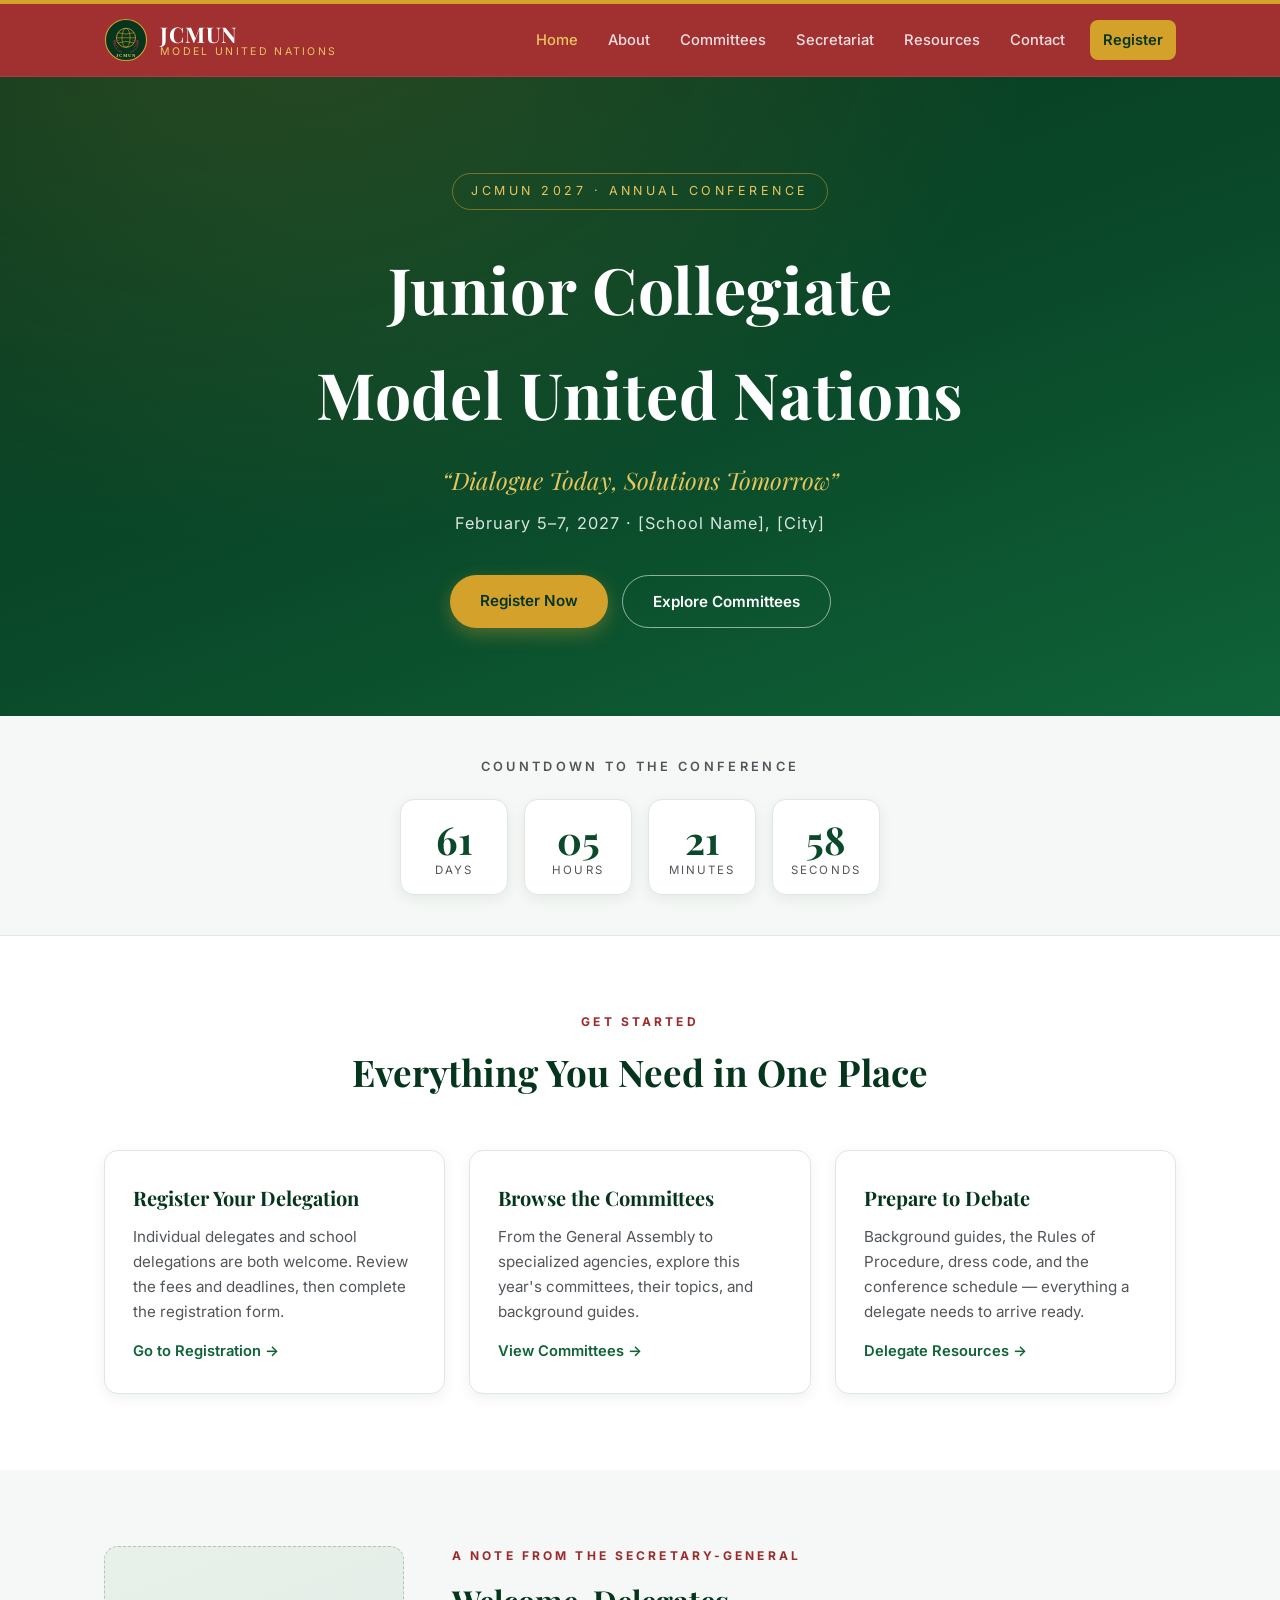
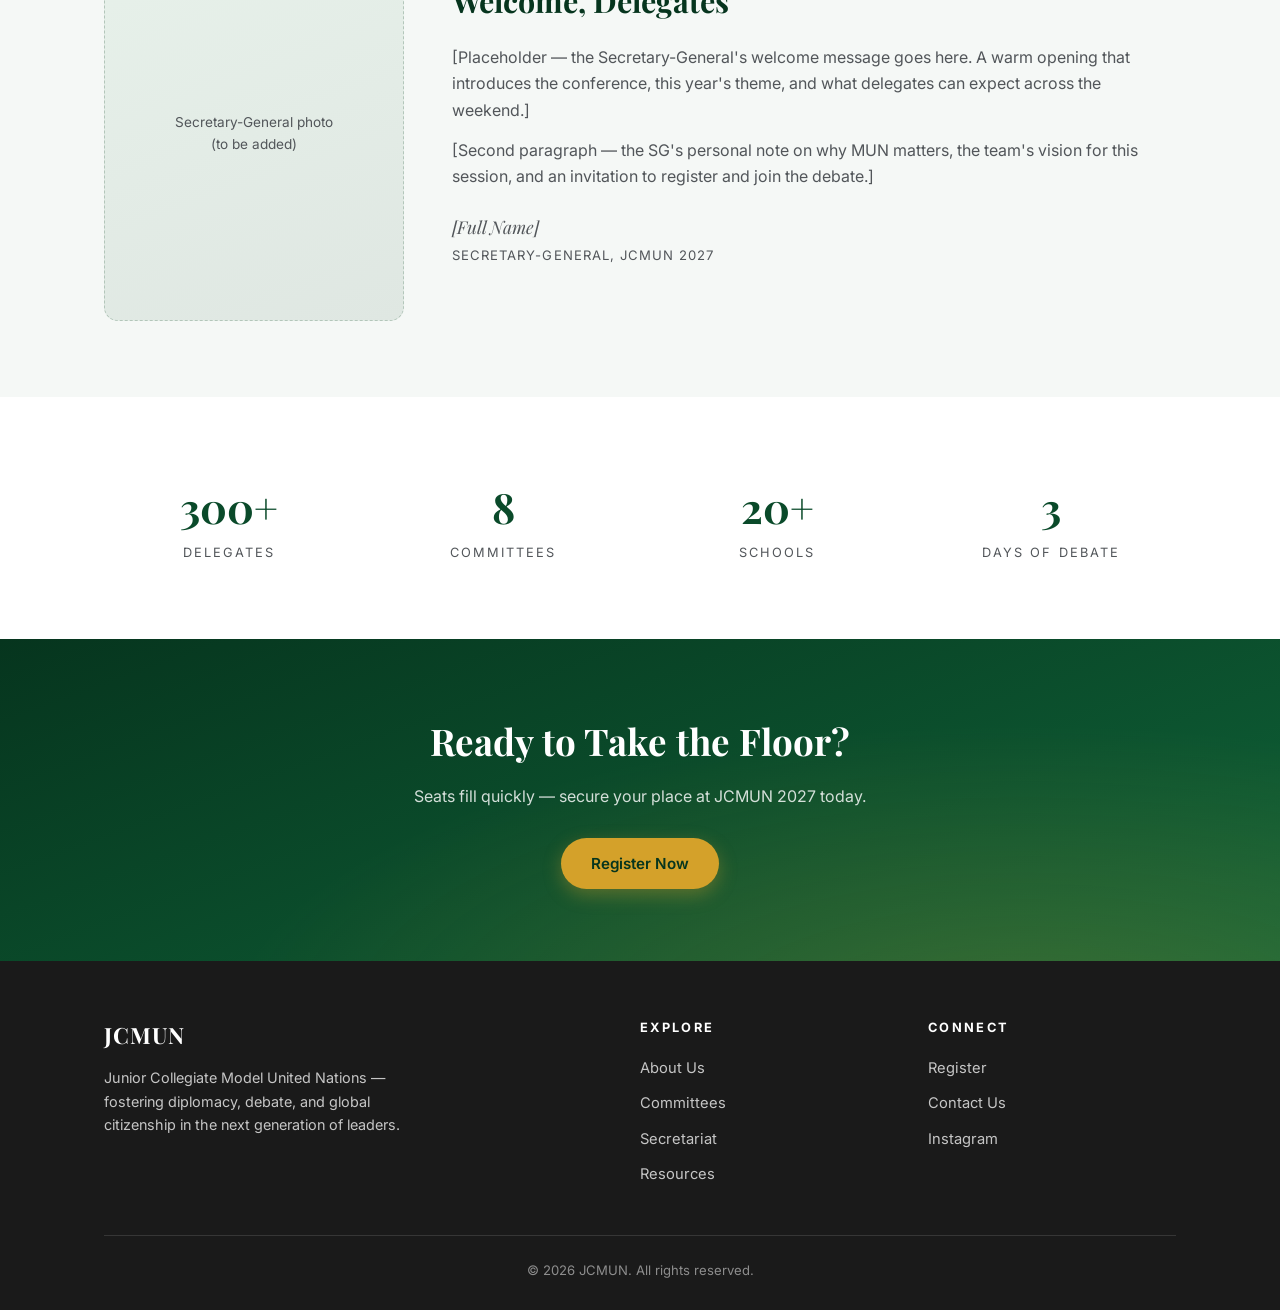
==== index.html @ 33a18cb7 "Initial JCMUN website" ====
<!DOCTYPE html>
<html lang="en">
<head>
  <meta charset="UTF-8">
  <meta name="viewport" content="width=device-width, initial-scale=1.0">
  <title>JCMUN — Junior Collegiate Model United Nations</title>
  <meta name="description" content="JCMUN brings together delegates for debate, diplomacy, and global problem-solving. Register now for this year's conference.">
  <link rel="icon" href="assets/logo.svg" type="image/svg+xml">
  <link rel="preconnect" href="https://fonts.googleapis.com">
  <link rel="preconnect" href="https://fonts.gstatic.com" crossorigin>
  <link href="https://fonts.googleapis.com/css2?family=Playfair+Display:ital,wght@0,600;0,700;1,500&family=Inter:wght@400;500;600;700&display=swap" rel="stylesheet">
  <link rel="stylesheet" href="css/styles.css">
</head>
<body>

  <header class="site-header">
    <div class="nav-wrap">
      <a href="index.html" class="brand">
        <img src="assets/logo.svg" alt="JCMUN logo">
        <span class="brand-text">
          <span class="brand-name">JCMUN</span>
          <span class="brand-sub">Model United Nations</span>
        </span>
      </a>
      <button class="nav-toggle" aria-label="Toggle navigation" aria-expanded="false">
        <span></span><span></span><span></span>
      </button>
      <nav class="site-nav">
        <a href="index.html" class="active">Home</a>
        <a href="about.html">About</a>
        <a href="committees.html">Committees</a>
        <a href="secretariat.html">Secretariat</a>
        <a href="resources.html">Resources</a>
        <a href="contact.html">Contact</a>
        <a href="registration.html" class="nav-cta">Register</a>
      </nav>
    </div>
  </header>

  <!-- ===== Hero ===== -->
  <section class="hero">
    <!-- EDIT: session number, theme, and dates -->
    <span class="kicker">JCMUN 2027 &middot; Annual Conference</span>
    <h1>Junior Collegiate<br>Model United Nations</h1>
    <p class="theme">&ldquo;Dialogue Today, Solutions Tomorrow&rdquo;</p>
    <p class="dates">February 5&ndash;7, 2027 &middot; [School Name], [City]</p>
    <div class="hero-actions">
      <a href="registration.html" class="btn btn-gold">Register Now</a>
      <a href="committees.html" class="btn btn-outline">Explore Committees</a>
    </div>
  </section>

  <!-- ===== Countdown ===== -->
  <section class="countdown-band">
    <h2>Countdown to the Conference</h2>
    <div class="countdown" id="countdown">
      <div class="count-unit"><div class="num" data-unit="days">--</div><div class="label">Days</div></div>
      <div class="count-unit"><div class="num" data-unit="hours">--</div><div class="label">Hours</div></div>
      <div class="count-unit"><div class="num" data-unit="minutes">--</div><div class="label">Minutes</div></div>
      <div class="count-unit"><div class="num" data-unit="seconds">--</div><div class="label">Seconds</div></div>
    </div>
  </section>

  <!-- ===== Quick links ===== -->
  <section class="section">
    <div class="container">
      <div class="section-head">
        <span class="eyebrow">Get Started</span>
        <h2>Everything You Need in One Place</h2>
      </div>
      <div class="card-grid">
        <div class="card">
          <h3>Register Your Delegation</h3>
          <p>Individual delegates and school delegations are both welcome. Review the fees and deadlines, then complete the registration form.</p>
          <a href="registration.html" class="card-link">Go to Registration &rarr;</a>
        </div>
        <div class="card">
          <h3>Browse the Committees</h3>
          <p>From the General Assembly to specialized agencies, explore this year's committees, their topics, and background guides.</p>
          <a href="committees.html" class="card-link">View Committees &rarr;</a>
        </div>
        <div class="card">
          <h3>Prepare to Debate</h3>
          <p>Background guides, the Rules of Procedure, dress code, and the conference schedule — everything a delegate needs to arrive ready.</p>
          <a href="resources.html" class="card-link">Delegate Resources &rarr;</a>
        </div>
      </div>
    </div>
  </section>

  <!-- ===== SG welcome ===== -->
  <section class="section alt">
    <div class="container">
      <div class="sg-welcome">
        <div class="sg-photo">
          <!-- EDIT: replace with the Secretary-General's photo:
               <img src="assets/team/sg.jpg" alt="Secretary-General"> -->
          Secretary-General photo<br>(to be added)
        </div>
        <div class="sg-text">
          <span class="eyebrow">A Note from the Secretary-General</span>
          <h2>Welcome, Delegates</h2>
          <!-- EDIT: replace with the real welcome letter -->
          <p>[Placeholder — the Secretary-General's welcome message goes here. A warm opening that introduces the conference, this year's theme, and what delegates can expect across the weekend.]</p>
          <p>[Second paragraph — the SG's personal note on why MUN matters, the team's vision for this session, and an invitation to register and join the debate.]</p>
          <p class="sg-sign">
            [Full Name]
            <small>Secretary-General, JCMUN 2027</small>
          </p>
        </div>
      </div>
    </div>
  </section>

  <!-- ===== Stats ===== -->
  <section class="section">
    <div class="container">
      <!-- EDIT: update numbers to reflect real conference figures -->
      <div class="stats-band">
        <div class="stat"><div class="num">300+</div><div class="label">Delegates</div></div>
        <div class="stat"><div class="num">8</div><div class="label">Committees</div></div>
        <div class="stat"><div class="num">20+</div><div class="label">Schools</div></div>
        <div class="stat"><div class="num">3</div><div class="label">Days of Debate</div></div>
      </div>
    </div>
  </section>

  <!-- ===== CTA ===== -->
  <section class="cta-band">
    <h2>Ready to Take the Floor?</h2>
    <p>Seats fill quickly — secure your place at JCMUN 2027 today.</p>
    <a href="registration.html" class="btn btn-gold">Register Now</a>
  </section>

  <footer class="site-footer">
    <div class="container">
      <div class="footer-grid">
        <div class="footer-brand">
          <span class="brand-name">JCMUN</span>
          <p>Junior Collegiate Model United Nations — fostering diplomacy, debate, and global citizenship in the next generation of leaders.</p>
        </div>
        <div>
          <h4>Explore</h4>
          <ul>
            <li><a href="about.html">About Us</a></li>
            <li><a href="committees.html">Committees</a></li>
            <li><a href="secretariat.html">Secretariat</a></li>
            <li><a href="resources.html">Resources</a></li>
          </ul>
        </div>
        <div>
          <h4>Connect</h4>
          <ul>
            <li><a href="registration.html">Register</a></li>
            <li><a href="contact.html">Contact Us</a></li>
            <!-- EDIT: real Instagram handle -->
            <li><a href="https://instagram.com/jcmun" target="_blank" rel="noopener">Instagram</a></li>
          </ul>
        </div>
      </div>
      <div class="footer-bottom">
        &copy; <span class="footer-year"></span> JCMUN. All rights reserved.
      </div>
    </div>
  </footer>

  <script src="js/main.js"></script>
</body>
</html>
---- css/styles.css ----
/* ============================================================
   JCMUN — Site Stylesheet
   ------------------------------------------------------------
   BRANDING: To re-theme the whole site, edit the variables
   below (colors + fonts). Everything else inherits from them.
   ============================================================ */

:root {
  /* Brand colors — Jumeirah College crest palette (green / red / gold / black) */
  --green-900: #06351e;
  --green-800: #0a4a2a;
  --green-700: #0f6338;
  --green-100: #e7f1ea;
  --gold: #d4a12a;
  --gold-light: #e8c55e;
  --red: #9e2a2b;
  --red-dark: #7c2022;
  --black: #1a1a1a;
  --ink: #1c1d1f;
  --ink-soft: #52565a;
  --paper: #ffffff;
  --paper-soft: #f5f8f6;
  --line: #dfe7e2;

  /* Typography */
  --font-display: "Playfair Display", Georgia, serif;
  --font-body: "Inter", -apple-system, BlinkMacSystemFont, "Segoe UI", sans-serif;

  --radius: 14px;
  --shadow: 0 10px 30px rgba(6, 53, 30, 0.10);
  --shadow-soft: 0 4px 14px rgba(6, 53, 30, 0.07);
  --maxw: 1120px;
}

* { margin: 0; padding: 0; box-sizing: border-box; }

html { scroll-behavior: smooth; }

body {
  font-family: var(--font-body);
  color: var(--ink);
  background: var(--paper);
  line-height: 1.65;
  -webkit-font-smoothing: antialiased;
}

img { max-width: 100%; display: block; }

a { color: var(--green-700); }

.container {
  max-width: var(--maxw);
  margin: 0 auto;
  padding: 0 24px;
}

/* ---------- Header / Nav ---------- */

.site-header {
  position: sticky;
  top: 0;
  z-index: 100;
  background: rgba(158, 42, 43, 0.97);
  backdrop-filter: blur(8px);
  border-top: 4px solid var(--gold);
  border-bottom: 1px solid rgba(255, 255, 255, 0.08);
}

.nav-wrap {
  max-width: var(--maxw);
  margin: 0 auto;
  padding: 0 24px;
  display: flex;
  align-items: center;
  justify-content: space-between;
  height: 72px;
}

.brand {
  display: flex;
  align-items: center;
  gap: 12px;
  text-decoration: none;
}

.brand img { height: 44px; width: 44px; }

.brand-text {
  display: flex;
  flex-direction: column;
  line-height: 1.15;
}

.brand-name {
  font-family: var(--font-display);
  font-weight: 700;
  font-size: 1.35rem;
  color: #fff;
  letter-spacing: 0.04em;
}

.brand-sub {
  font-size: 0.66rem;
  text-transform: uppercase;
  letter-spacing: 0.22em;
  color: var(--gold-light);
  white-space: nowrap;
}

.site-nav { display: flex; align-items: center; gap: 4px; }

.site-nav a {
  color: rgba(255, 255, 255, 0.85);
  text-decoration: none;
  font-size: 0.92rem;
  font-weight: 500;
  padding: 8px 13px;
  border-radius: 8px;
  transition: color 0.2s, background 0.2s;
}

.site-nav a:hover { color: #fff; background: rgba(255, 255, 255, 0.08); }

.site-nav a.active { color: var(--gold-light); }

.site-nav a.nav-cta {
  background: var(--gold);
  color: var(--green-900);
  font-weight: 600;
  margin-left: 8px;
}

.site-nav a.nav-cta:hover { background: var(--gold-light); }

.nav-toggle {
  display: none;
  background: none;
  border: 0;
  cursor: pointer;
  padding: 8px;
}

.nav-toggle span {
  display: block;
  width: 24px;
  height: 2px;
  background: #fff;
  margin: 5px 0;
  border-radius: 2px;
  transition: transform 0.25s, opacity 0.25s;
}

.nav-toggle.open span:nth-child(1) { transform: translateY(7px) rotate(45deg); }
.nav-toggle.open span:nth-child(2) { opacity: 0; }
.nav-toggle.open span:nth-child(3) { transform: translateY(-7px) rotate(-45deg); }

/* ---------- Hero (home) ---------- */

.hero {
  background:
    radial-gradient(ellipse at 20% -20%, rgba(212, 161, 42, 0.18), transparent 55%),
    linear-gradient(160deg, var(--green-900) 0%, var(--green-800) 55%, var(--green-700) 100%);
  color: #fff;
  text-align: center;
  padding: 96px 24px 88px;
}

.hero .kicker {
  display: inline-block;
  font-size: 0.78rem;
  text-transform: uppercase;
  letter-spacing: 0.28em;
  color: var(--gold-light);
  border: 1px solid rgba(212, 161, 42, 0.5);
  border-radius: 999px;
  padding: 7px 18px;
  margin-bottom: 26px;
}

.hero h1 {
  font-family: var(--font-display);
  font-size: clamp(2.4rem, 6vw, 4rem);
  font-weight: 700;
  letter-spacing: 0.01em;
  margin-bottom: 14px;
}

.hero .theme {
  font-family: var(--font-display);
  font-style: italic;
  font-size: clamp(1.15rem, 2.6vw, 1.5rem);
  color: var(--gold-light);
  margin-bottom: 10px;
}

.hero .dates {
  font-size: 1.02rem;
  color: rgba(255, 255, 255, 0.85);
  letter-spacing: 0.06em;
  margin-bottom: 38px;
}

.hero-actions { display: flex; gap: 14px; justify-content: center; flex-wrap: wrap; }

/* ---------- Buttons ---------- */

.btn {
  display: inline-block;
  padding: 13px 30px;
  border-radius: 999px;
  font-weight: 600;
  font-size: 0.95rem;
  text-decoration: none;
  transition: transform 0.15s, box-shadow 0.15s, background 0.2s;
}

.btn:hover { transform: translateY(-2px); }

.btn-gold {
  background: var(--gold);
  color: var(--green-900);
  box-shadow: 0 6px 18px rgba(212, 161, 42, 0.35);
}

.btn-gold:hover { background: var(--gold-light); }

.btn-outline {
  border: 1.5px solid rgba(255, 255, 255, 0.55);
  color: #fff;
}

.btn-outline:hover { border-color: #fff; background: rgba(255, 255, 255, 0.08); }

.btn-dark {
  background: var(--green-800);
  color: #fff;
}

.btn-dark:hover { background: var(--green-700); }

/* ---------- Countdown ---------- */

.countdown-band {
  background: var(--paper-soft);
  border-bottom: 1px solid var(--line);
  padding: 40px 24px;
}

.countdown-band h2 {
  text-align: center;
  font-size: 0.8rem;
  text-transform: uppercase;
  letter-spacing: 0.26em;
  color: var(--ink-soft);
  font-weight: 600;
  margin-bottom: 22px;
}

.countdown {
  display: flex;
  justify-content: center;
  gap: 16px;
  flex-wrap: wrap;
}

.count-unit {
  background: #fff;
  border: 1px solid var(--line);
  border-radius: var(--radius);
  box-shadow: var(--shadow-soft);
  min-width: 108px;
  padding: 18px 10px 14px;
  text-align: center;
}

.count-unit .num {
  font-family: var(--font-display);
  font-size: 2.4rem;
  font-weight: 700;
  color: var(--green-800);
  line-height: 1.1;
}

.count-unit .label {
  font-size: 0.72rem;
  text-transform: uppercase;
  letter-spacing: 0.18em;
  color: var(--ink-soft);
}

/* ---------- Sections ---------- */

.section { padding: 76px 0; }

.section.alt { background: var(--paper-soft); }

.section-head { text-align: center; max-width: 640px; margin: 0 auto 48px; }

.section-head .eyebrow,
.eyebrow {
  display: block;
  font-size: 0.75rem;
  text-transform: uppercase;
  letter-spacing: 0.26em;
  color: var(--red);
  font-weight: 700;
  margin-bottom: 10px;
}
.section-head h2, .section h2.title {
  font-family: var(--font-display);
  font-size: clamp(1.7rem, 4vw, 2.3rem);
  color: var(--green-900);
  font-weight: 700;
}

.section-head p { color: var(--ink-soft); margin-top: 12px; }

/* ---------- Cards / grids ---------- */

.card-grid {
  display: grid;
  grid-template-columns: repeat(auto-fit, minmax(280px, 1fr));
  gap: 24px;
}

.card {
  background: #fff;
  border: 1px solid var(--line);
  border-radius: var(--radius);
  box-shadow: var(--shadow-soft);
  padding: 30px 28px;
}

.card h3 {
  font-family: var(--font-display);
  font-size: 1.25rem;
  color: var(--green-900);
  margin-bottom: 10px;
}

.card p { color: var(--ink-soft); font-size: 0.95rem; }

.card .card-link {
  display: inline-block;
  margin-top: 14px;
  font-weight: 600;
  font-size: 0.92rem;
  color: var(--green-700);
  text-decoration: none;
}

.card .card-link:hover { color: var(--red); }

/* ---------- SG welcome ---------- */

.sg-welcome {
  display: grid;
  grid-template-columns: 300px 1fr;
  gap: 48px;
  align-items: start;
}

.sg-photo {
  background: linear-gradient(160deg, var(--green-100), var(--line));
  border-radius: var(--radius);
  aspect-ratio: 4 / 5;
  display: flex;
  align-items: center;
  justify-content: center;
  color: var(--ink-soft);
  font-size: 0.85rem;
  text-align: center;
  padding: 20px;
  border: 1px dashed #b3c6ba;
}

.sg-text h2 {
  font-family: var(--font-display);
  font-size: 1.9rem;
  color: var(--green-900);
  margin-bottom: 18px;
}

.sg-text p { color: var(--ink-soft); margin-bottom: 14px; }

.sg-sign {
  margin-top: 22px;
  font-family: var(--font-display);
  font-style: italic;
  font-size: 1.1rem;
  color: var(--green-800);
}

.sg-sign small {
  display: block;
  font-family: var(--font-body);
  font-style: normal;
  font-size: 0.82rem;
  color: var(--ink-soft);
  letter-spacing: 0.08em;
  text-transform: uppercase;
  margin-top: 4px;
}

/* ---------- Committees ---------- */

.committee-filters {
  display: flex;
  justify-content: center;
  gap: 10px;
  flex-wrap: wrap;
  margin-bottom: 36px;
}

.filter-btn {
  border: 1px solid var(--line);
  background: #fff;
  color: var(--ink-soft);
  font-family: var(--font-body);
  font-size: 0.87rem;
  font-weight: 600;
  padding: 9px 20px;
  border-radius: 999px;
  cursor: pointer;
  transition: all 0.2s;
}

.filter-btn:hover { border-color: var(--gold); color: var(--green-800); }

.filter-btn.active {
  background: var(--green-800);
  border-color: var(--green-800);
  color: #fff;
}

.committee-card {
  background: #fff;
  border: 1px solid var(--line);
  border-radius: var(--radius);
  box-shadow: var(--shadow-soft);
  overflow: hidden;
}

.committee-card summary {
  list-style: none;
  cursor: pointer;
  padding: 26px 28px;
  display: flex;
  align-items: center;
  justify-content: space-between;
  gap: 18px;
}

.committee-card summary::-webkit-details-marker { display: none; }

.committee-title h3 {
  font-family: var(--font-display);
  font-size: 1.2rem;
  color: var(--green-900);
}

.committee-title .topic {
  font-size: 0.92rem;
  color: var(--ink-soft);
  margin-top: 3px;
}

.committee-meta { display: flex; align-items: center; gap: 14px; flex-shrink: 0; }

.badge {
  font-size: 0.7rem;
  font-weight: 700;
  text-transform: uppercase;
  letter-spacing: 0.12em;
  padding: 5px 12px;
  border-radius: 999px;
  white-space: nowrap;
}

.badge-ga { background: var(--green-100); color: var(--green-700); }
.badge-spec { background: #f3ead3; color: #8a6d23; }
.badge-crisis { background: #f5e6e8; color: var(--red); }

.chevron {
  width: 22px;
  height: 22px;
  flex-shrink: 0;
  transition: transform 0.25s;
  color: var(--ink-soft);
}

details[open] .chevron { transform: rotate(180deg); }

.committee-body {
  padding: 0 28px 26px;
  border-top: 1px solid var(--line);
}

.committee-body p { color: var(--ink-soft); font-size: 0.95rem; padding-top: 18px; }

.committee-body .guide-link {
  display: inline-flex;
  align-items: center;
  gap: 8px;
  margin-top: 16px;
  font-size: 0.9rem;
  font-weight: 600;
  color: var(--green-700);
  text-decoration: none;
}

.committee-body .guide-link.disabled {
  color: #9cab9f;
  pointer-events: none;
}

.committee-list { display: grid; gap: 16px; }

/* ---------- Secretariat ---------- */

.team-section { margin-bottom: 56px; }

.team-section > h3 {
  font-family: var(--font-display);
  font-size: 1.4rem;
  color: var(--green-900);
  text-align: center;
  margin-bottom: 28px;
}

.team-grid {
  display: grid;
  grid-template-columns: repeat(auto-fit, minmax(220px, 1fr));
  gap: 26px;
  justify-content: center;
}

.team-grid.narrow { max-width: 760px; margin: 0 auto; }

.person-card { text-align: center; }

.person-photo {
  aspect-ratio: 1 / 1;
  border-radius: var(--radius);
  background: linear-gradient(160deg, var(--green-100), var(--line));
  border: 1px dashed #b3c6ba;
  display: flex;
  align-items: center;
  justify-content: center;
  color: var(--ink-soft);
  font-size: 0.8rem;
  margin-bottom: 14px;
  overflow: hidden;
}

.person-photo img { width: 100%; height: 100%; object-fit: cover; }

.person-card h4 {
  font-family: var(--font-display);
  font-size: 1.08rem;
  color: var(--green-900);
}

.person-card .role {
  font-size: 0.78rem;
  text-transform: uppercase;
  letter-spacing: 0.14em;
  color: var(--red);
  font-weight: 700;
  margin-top: 3px;
}

/* ---------- Registration ---------- */

.fee-table {
  width: 100%;
  border-collapse: collapse;
  background: #fff;
  border-radius: var(--radius);
  overflow: hidden;
  box-shadow: var(--shadow-soft);
  border: 1px solid var(--line);
}

.fee-table th, .fee-table td {
  padding: 16px 20px;
  text-align: left;
  border-bottom: 1px solid var(--line);
  font-size: 0.95rem;
}

.fee-table th {
  background: var(--green-800);
  color: #fff;
  font-weight: 600;
  letter-spacing: 0.04em;
}

.fee-table tr:last-child td { border-bottom: 0; }

.fee-table td:last-child { font-weight: 600; color: var(--green-800); }

.deadline-list { display: grid; gap: 14px; }

.deadline-item {
  display: flex;
  align-items: center;
  gap: 18px;
  background: #fff;
  border: 1px solid var(--line);
  border-radius: var(--radius);
  padding: 18px 22px;
  box-shadow: var(--shadow-soft);
}

.deadline-date {
  font-family: var(--font-display);
  font-weight: 700;
  color: var(--red);
  font-size: 1.05rem;
  min-width: 130px;
}

.deadline-item p { color: var(--ink-soft); font-size: 0.95rem; }

/* ---------- Resources ---------- */

.resource-card {
  display: flex;
  align-items: flex-start;
  gap: 18px;
}

.resource-icon {
  flex-shrink: 0;
  width: 48px;
  height: 48px;
  border-radius: 12px;
  background: var(--green-100);
  color: var(--green-700);
  display: flex;
  align-items: center;
  justify-content: center;
}

.coming-soon {
  display: inline-block;
  font-size: 0.7rem;
  font-weight: 700;
  text-transform: uppercase;
  letter-spacing: 0.12em;
  background: #f3ead3;
  color: #8a6d23;
  padding: 4px 10px;
  border-radius: 999px;
  margin-top: 12px;
}

/* ---------- Contact ---------- */

.contact-grid {
  display: grid;
  grid-template-columns: 1fr 1fr;
  gap: 48px;
  align-items: start;
}

.contact-form { display: grid; gap: 16px; }

.contact-form label {
  font-size: 0.85rem;
  font-weight: 600;
  color: var(--green-800);
  display: block;
  margin-bottom: 6px;
}

.contact-form input,
.contact-form textarea {
  width: 100%;
  padding: 13px 16px;
  border: 1px solid var(--line);
  border-radius: 10px;
  font-family: var(--font-body);
  font-size: 0.95rem;
  background: #fff;
  transition: border-color 0.2s, box-shadow 0.2s;
}

.contact-form input:focus,
.contact-form textarea:focus {
  outline: none;
  border-color: var(--gold);
  box-shadow: 0 0 0 3px rgba(212, 161, 42, 0.18);
}

.contact-form textarea { resize: vertical; min-height: 140px; }

.contact-info h3 {
  font-family: var(--font-display);
  font-size: 1.25rem;
  color: var(--green-900);
  margin-bottom: 8px;
}

.contact-info .info-block { margin-bottom: 28px; }

.contact-info p, .contact-info a { color: var(--ink-soft); font-size: 0.95rem; }

.social-links { display: flex; gap: 12px; margin-top: 10px; }

.social-links a {
  width: 44px;
  height: 44px;
  border-radius: 12px;
  background: var(--green-800);
  color: #fff;
  display: flex;
  align-items: center;
  justify-content: center;
  transition: background 0.2s, transform 0.15s;
}

.social-links a:hover { background: var(--gold); transform: translateY(-2px); }

/* ---------- Page hero (inner pages) ---------- */

.page-hero {
  background: linear-gradient(160deg, var(--green-900) 0%, var(--green-700) 100%);
  color: #fff;
  text-align: center;
  padding: 64px 24px;
}

.page-hero h1 {
  font-family: var(--font-display);
  font-size: clamp(2rem, 5vw, 2.8rem);
  font-weight: 700;
}

.page-hero p {
  color: rgba(255, 255, 255, 0.8);
  max-width: 560px;
  margin: 12px auto 0;
}

/* ---------- Stats band ---------- */

.stats-band {
  display: grid;
  grid-template-columns: repeat(auto-fit, minmax(160px, 1fr));
  gap: 24px;
  text-align: center;
}

.stat .num {
  font-family: var(--font-display);
  font-size: 2.6rem;
  font-weight: 700;
  color: var(--green-800);
}

.stat .label {
  font-size: 0.8rem;
  text-transform: uppercase;
  letter-spacing: 0.16em;
  color: var(--ink-soft);
}

/* ---------- Prose ---------- */

.prose { max-width: 720px; margin: 0 auto; }

.prose p { color: var(--ink-soft); margin-bottom: 16px; }

.prose h3 {
  font-family: var(--font-display);
  color: var(--green-900);
  font-size: 1.35rem;
  margin: 30px 0 12px;
}

.prose ul { color: var(--ink-soft); padding-left: 22px; margin-bottom: 16px; }

.prose li { margin-bottom: 6px; }

/* ---------- Placeholder note ---------- */

.placeholder-note {
  background: #fdf6e6;
  border: 1px solid #ecd9a8;
  border-radius: 10px;
  padding: 12px 18px;
  font-size: 0.85rem;
  color: #7a5f1e;
  margin: 0 auto 32px;
  max-width: 720px;
  text-align: center;
}

/* ---------- CTA band ---------- */

.cta-band {
  background:
    radial-gradient(ellipse at 80% 120%, rgba(212, 161, 42, 0.22), transparent 55%),
    linear-gradient(160deg, var(--green-900), var(--green-700));
  color: #fff;
  text-align: center;
  padding: 72px 24px;
}

.cta-band h2 {
  font-family: var(--font-display);
  font-size: clamp(1.7rem, 4vw, 2.3rem);
  margin-bottom: 12px;
}

.cta-band p { color: rgba(255, 255, 255, 0.82); margin-bottom: 28px; }

/* ---------- Footer ---------- */

.site-footer {
  background: var(--black);
  color: rgba(255, 255, 255, 0.75);
  padding: 56px 0 28px;
}

.footer-grid {
  display: grid;
  grid-template-columns: 2fr 1fr 1fr;
  gap: 40px;
  margin-bottom: 40px;
}

.footer-brand .brand-name { font-size: 1.4rem; }

.footer-brand p { font-size: 0.9rem; margin-top: 12px; max-width: 320px; }

.site-footer h4 {
  color: #fff;
  font-size: 0.8rem;
  text-transform: uppercase;
  letter-spacing: 0.18em;
  margin-bottom: 16px;
}

.site-footer ul { list-style: none; }

.site-footer li { margin-bottom: 9px; }

.site-footer a {
  color: rgba(255, 255, 255, 0.75);
  text-decoration: none;
  font-size: 0.92rem;
}

.site-footer a:hover { color: var(--gold-light); }

.footer-bottom {
  border-top: 1px solid rgba(255, 255, 255, 0.12);
  padding-top: 24px;
  text-align: center;
  font-size: 0.82rem;
  color: rgba(255, 255, 255, 0.5);
}

/* ---------- Responsive ---------- */

@media (max-width: 900px) {
  .sg-welcome { grid-template-columns: 1fr; }
  .sg-photo { max-width: 300px; }
  .contact-grid { grid-template-columns: 1fr; }
  .footer-grid { grid-template-columns: 1fr 1fr; }
}

@media (max-width: 920px) {
  .nav-toggle { display: block; }

  .site-nav {
    position: absolute;
    top: 72px;
    left: 0;
    right: 0;
    background: var(--red-dark);
    flex-direction: column;
    align-items: stretch;
    padding: 12px 20px 20px;
    gap: 2px;
    display: none;
    border-bottom: 1px solid rgba(255, 255, 255, 0.1);
  }

  .site-nav.open { display: flex; }

  .site-nav a { padding: 13px 14px; }

  .site-nav a.nav-cta { margin-left: 0; margin-top: 8px; text-align: center; }
}

@media (max-width: 760px) {
  .hero { padding: 68px 20px 60px; }

  .count-unit { min-width: 78px; padding: 14px 6px 10px; }

  .count-unit .num { font-size: 1.8rem; }

  .committee-card summary { padding: 20px; flex-wrap: wrap; }

  .committee-body { padding: 0 20px 20px; }

  .section { padding: 56px 0; }

  .footer-grid { grid-template-columns: 1fr; gap: 28px; }
}
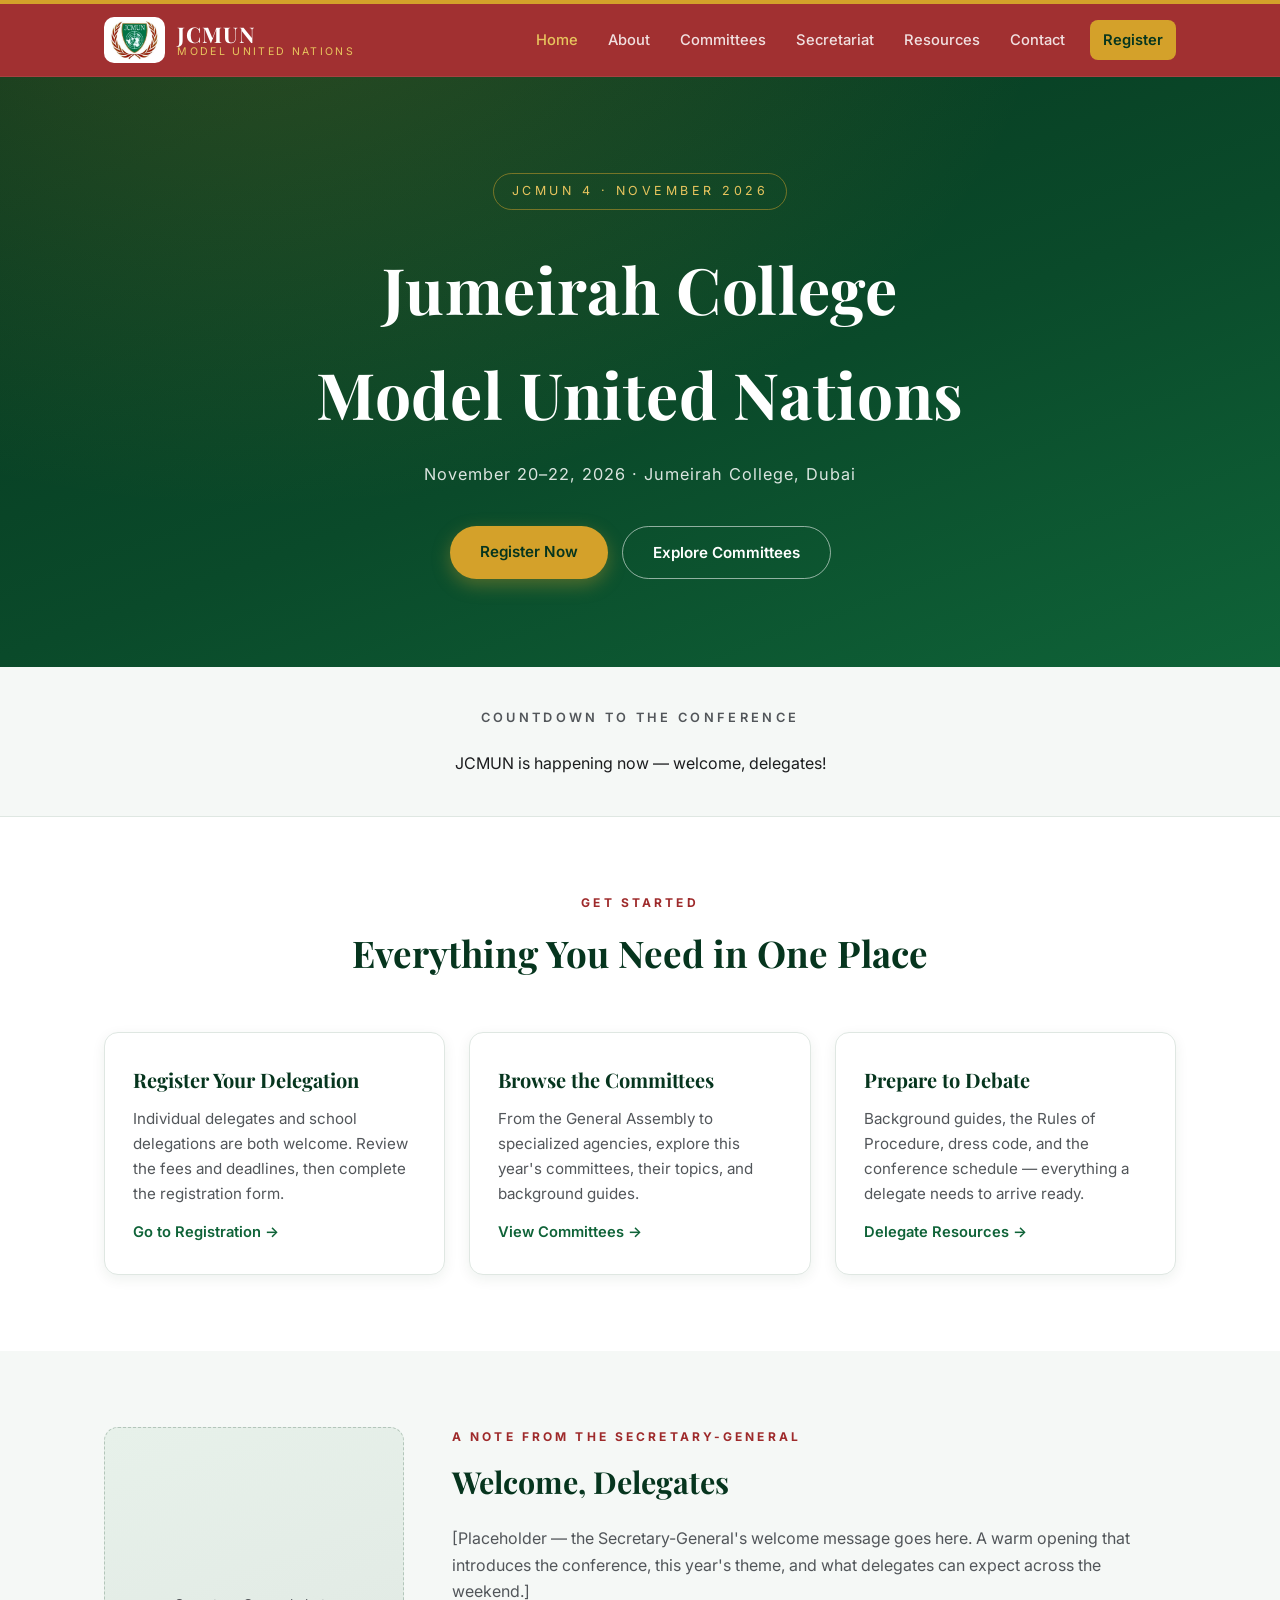
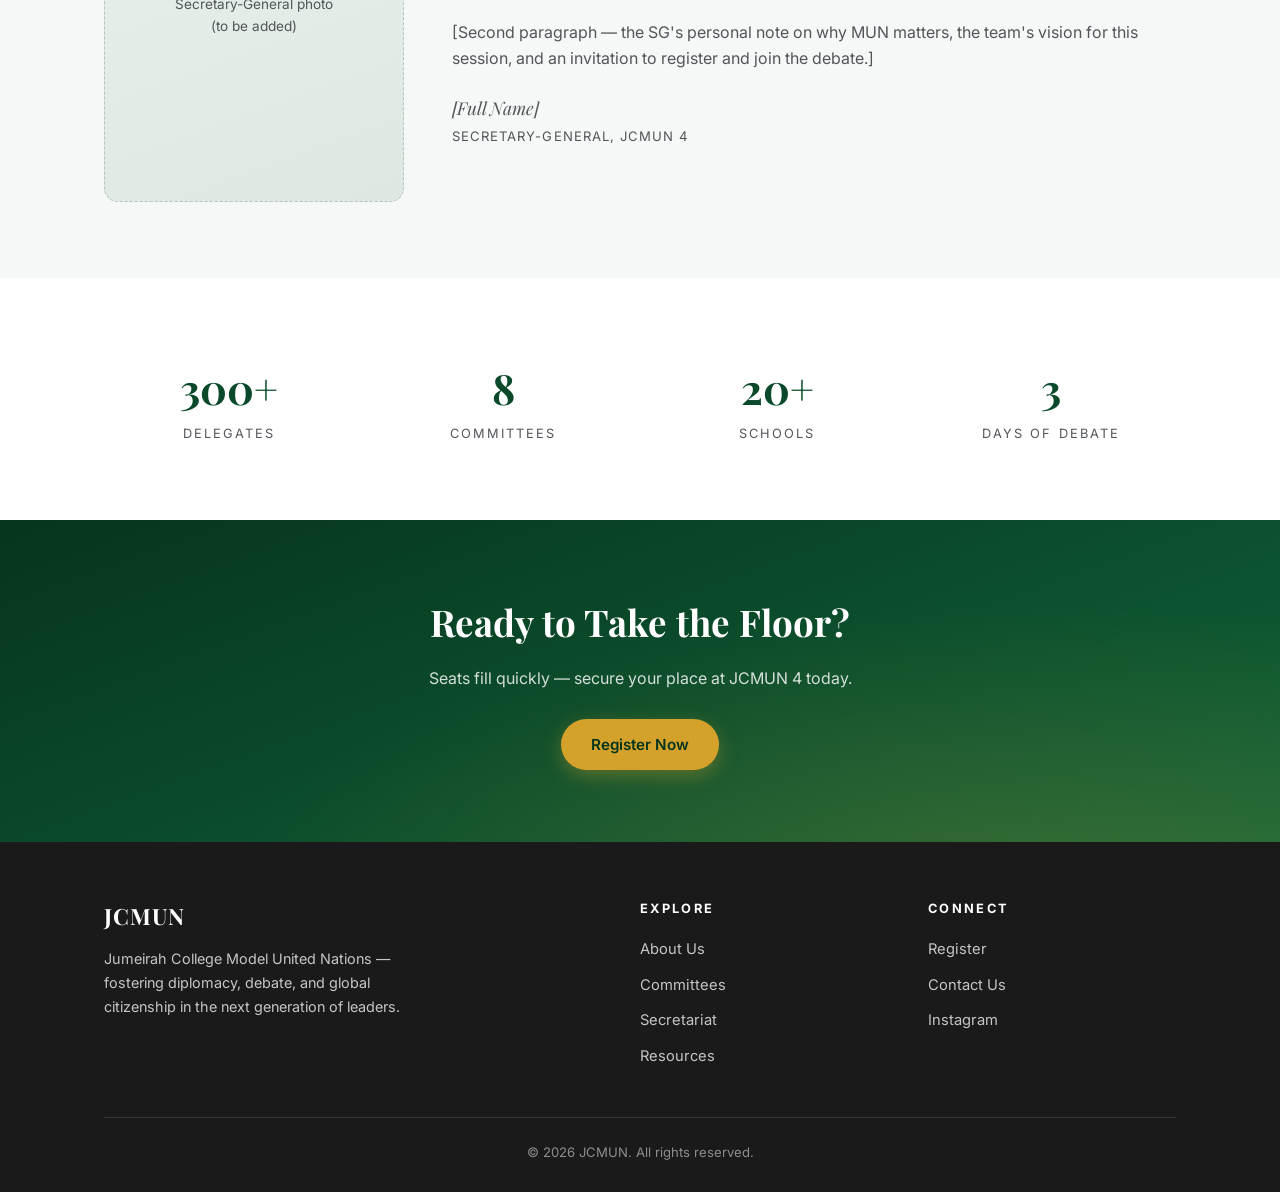
==== commit 58c3cf4c: "Add content request checklist" ====
--- a/index.html
+++ b/index.html
@@ -3,9 +3,9 @@
 <head>
   <meta charset="UTF-8">
   <meta name="viewport" content="width=device-width, initial-scale=1.0">
-  <title>JCMUN — Junior Collegiate Model United Nations</title>
-  <meta name="description" content="JCMUN brings together delegates for debate, diplomacy, and global problem-solving. Register now for this year's conference.">
-  <link rel="icon" href="assets/logo.svg" type="image/svg+xml">
+  <title>JCMUN — Jumeirah College Model United Nations</title>
+  <meta name="description" content="JCMUN 4 — Jumeirah College Model United Nations, November 20–22, 2026 in Dubai. Register now for debate, diplomacy, and global problem-solving.">
+  <link rel="icon" href="assets/logo.png" type="image/png">
   <link rel="preconnect" href="https://fonts.googleapis.com">
   <link rel="preconnect" href="https://fonts.gstatic.com" crossorigin>
   <link href="https://fonts.googleapis.com/css2?family=Playfair+Display:ital,wght@0,600;0,700;1,500&family=Inter:wght@400;500;600;700&display=swap" rel="stylesheet">
@@ -16,7 +16,7 @@
   <header class="site-header">
     <div class="nav-wrap">
       <a href="index.html" class="brand">
-        <img src="assets/logo.svg" alt="JCMUN logo">
+        <img src="assets/logo.png" alt="JCMUN logo">
         <span class="brand-text">
           <span class="brand-name">JCMUN</span>
           <span class="brand-sub">Model United Nations</span>
@@ -39,11 +39,9 @@
 
   <!-- ===== Hero ===== -->
   <section class="hero">
-    <!-- EDIT: session number, theme, and dates -->
-    <span class="kicker">JCMUN 2027 &middot; Annual Conference</span>
-    <h1>Junior Collegiate<br>Model United Nations</h1>
-    <p class="theme">&ldquo;Dialogue Today, Solutions Tomorrow&rdquo;</p>
-    <p class="dates">February 5&ndash;7, 2027 &middot; [School Name], [City]</p>
+    <span class="kicker">JCMUN 4 &middot; November 2026</span>
+    <h1>Jumeirah College<br>Model United Nations</h1>
+    <p class="dates">November 20&ndash;22, 2026 &middot; Jumeirah College, Dubai</p>
     <div class="hero-actions">
       <a href="registration.html" class="btn btn-gold">Register Now</a>
       <a href="committees.html" class="btn btn-outline">Explore Committees</a>
@@ -105,7 +103,7 @@
           <p>[Second paragraph — the SG's personal note on why MUN matters, the team's vision for this session, and an invitation to register and join the debate.]</p>
           <p class="sg-sign">
             [Full Name]
-            <small>Secretary-General, JCMUN 2027</small>
+            <small>Secretary-General, JCMUN 4</small>
           </p>
         </div>
       </div>
@@ -128,7 +126,7 @@
   <!-- ===== CTA ===== -->
   <section class="cta-band">
     <h2>Ready to Take the Floor?</h2>
-    <p>Seats fill quickly — secure your place at JCMUN 2027 today.</p>
+    <p>Seats fill quickly — secure your place at JCMUN 4 today.</p>
     <a href="registration.html" class="btn btn-gold">Register Now</a>
   </section>
 
@@ -137,7 +135,7 @@
       <div class="footer-grid">
         <div class="footer-brand">
           <span class="brand-name">JCMUN</span>
-          <p>Junior Collegiate Model United Nations — fostering diplomacy, debate, and global citizenship in the next generation of leaders.</p>
+          <p>Jumeirah College Model United Nations — fostering diplomacy, debate, and global citizenship in the next generation of leaders.</p>
         </div>
         <div>
           <h4>Explore</h4>
@@ -154,7 +152,7 @@
             <li><a href="registration.html">Register</a></li>
             <li><a href="contact.html">Contact Us</a></li>
             <!-- EDIT: real Instagram handle -->
-            <li><a href="https://instagram.com/jcmun" target="_blank" rel="noopener">Instagram</a></li>
+            <li><a href="https://www.instagram.com/jcmun2026/" target="_blank" rel="noopener">Instagram</a></li>
           </ul>
         </div>
       </div>
--- a/css/styles.css
+++ b/css/styles.css
@@ -83,7 +83,13 @@
   text-decoration: none;
 }
 
-.brand img { height: 44px; width: 44px; }
+.brand img {
+  height: 46px;
+  width: auto;
+  background: #fff;
+  border-radius: 10px;
+  padding: 3px 6px;
+}
 
 .brand-text {
   display: flex;
@@ -622,6 +628,35 @@
 }
 
 .deadline-item p { color: var(--ink-soft); font-size: 0.95rem; }
+
+/* ---------- Schedule ---------- */
+
+.schedule-card ul { list-style: none; margin-top: 6px; }
+
+.schedule-card li {
+  padding: 10px 0;
+  border-bottom: 1px solid var(--line);
+  font-size: 0.95rem;
+  color: var(--ink);
+}
+
+.schedule-card li:last-child { border-bottom: 0; }
+
+.schedule-card .time {
+  display: block;
+  font-size: 0.76rem;
+  font-weight: 700;
+  letter-spacing: 0.08em;
+  text-transform: uppercase;
+  color: var(--red);
+}
+
+.schedule-note {
+  text-align: center;
+  color: var(--ink-soft);
+  font-size: 0.88rem;
+  margin-top: 26px;
+}
 
 /* ---------- Resources ---------- */
 
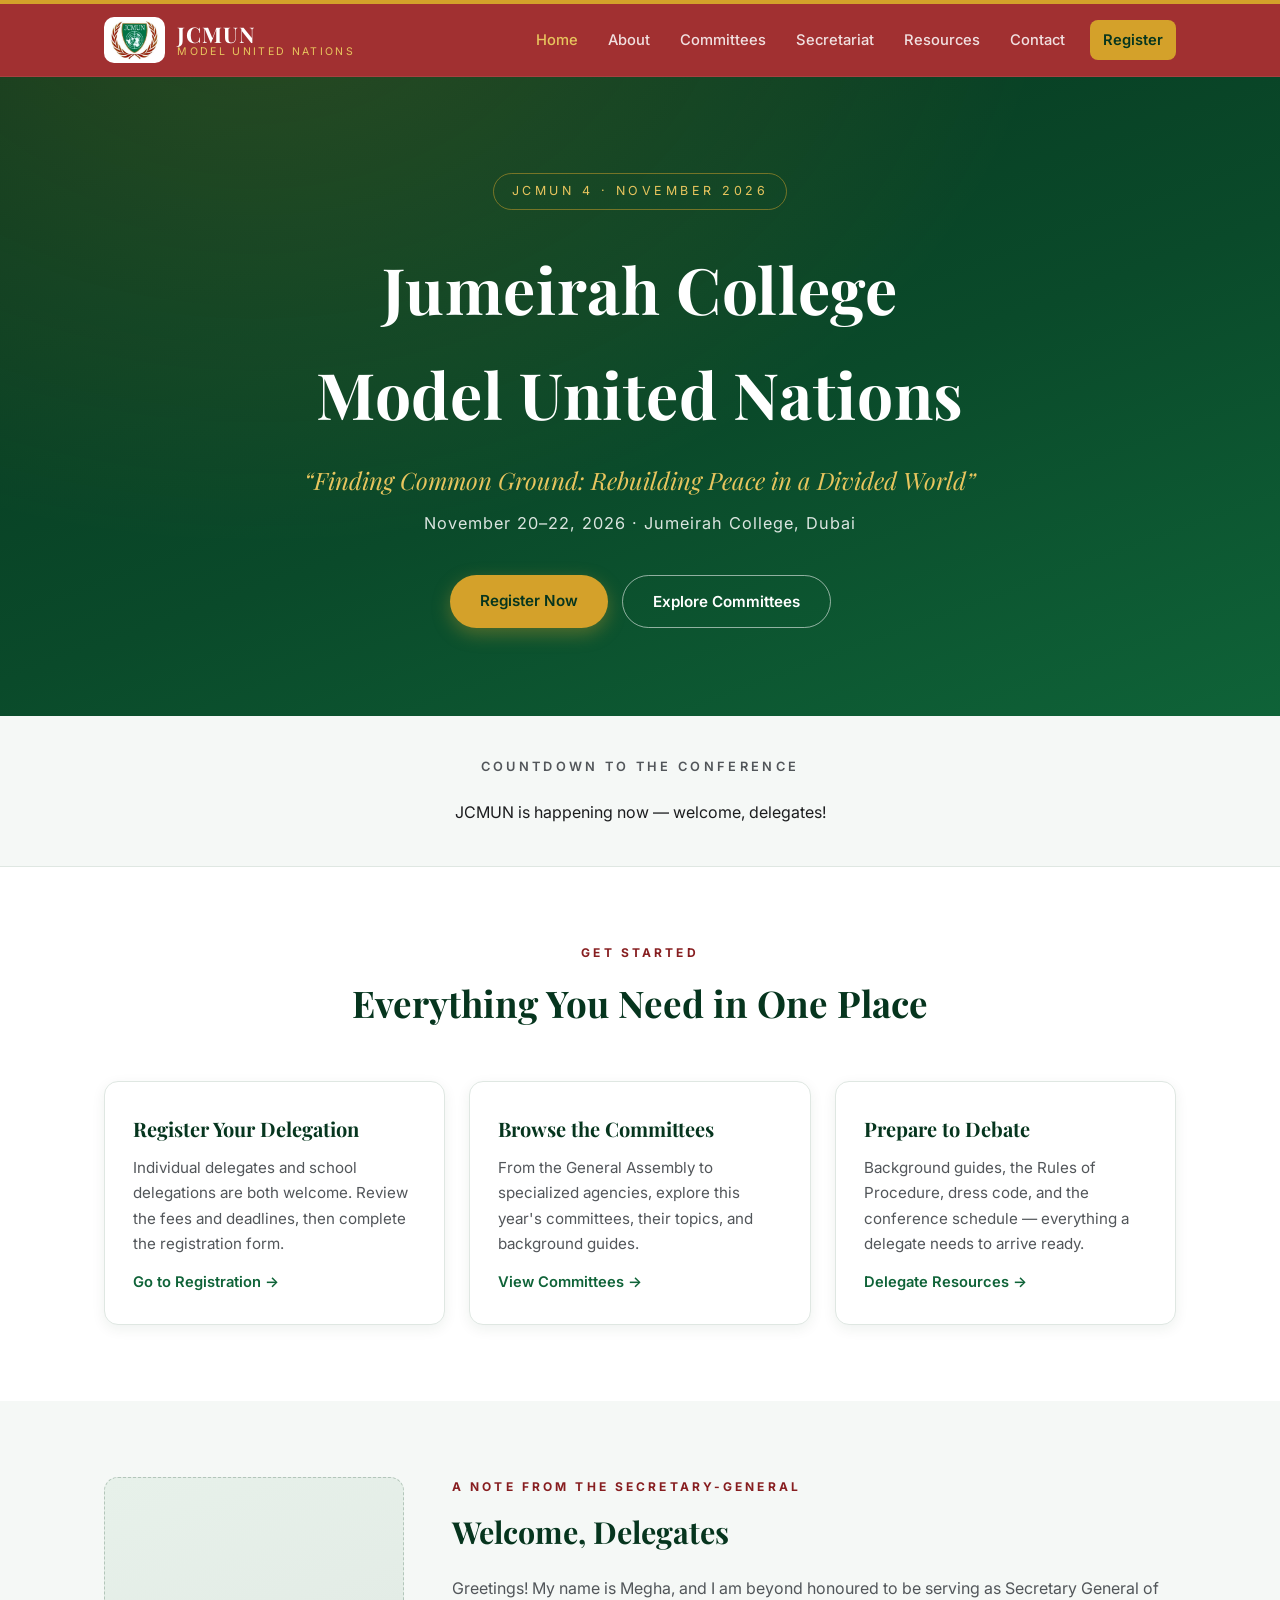
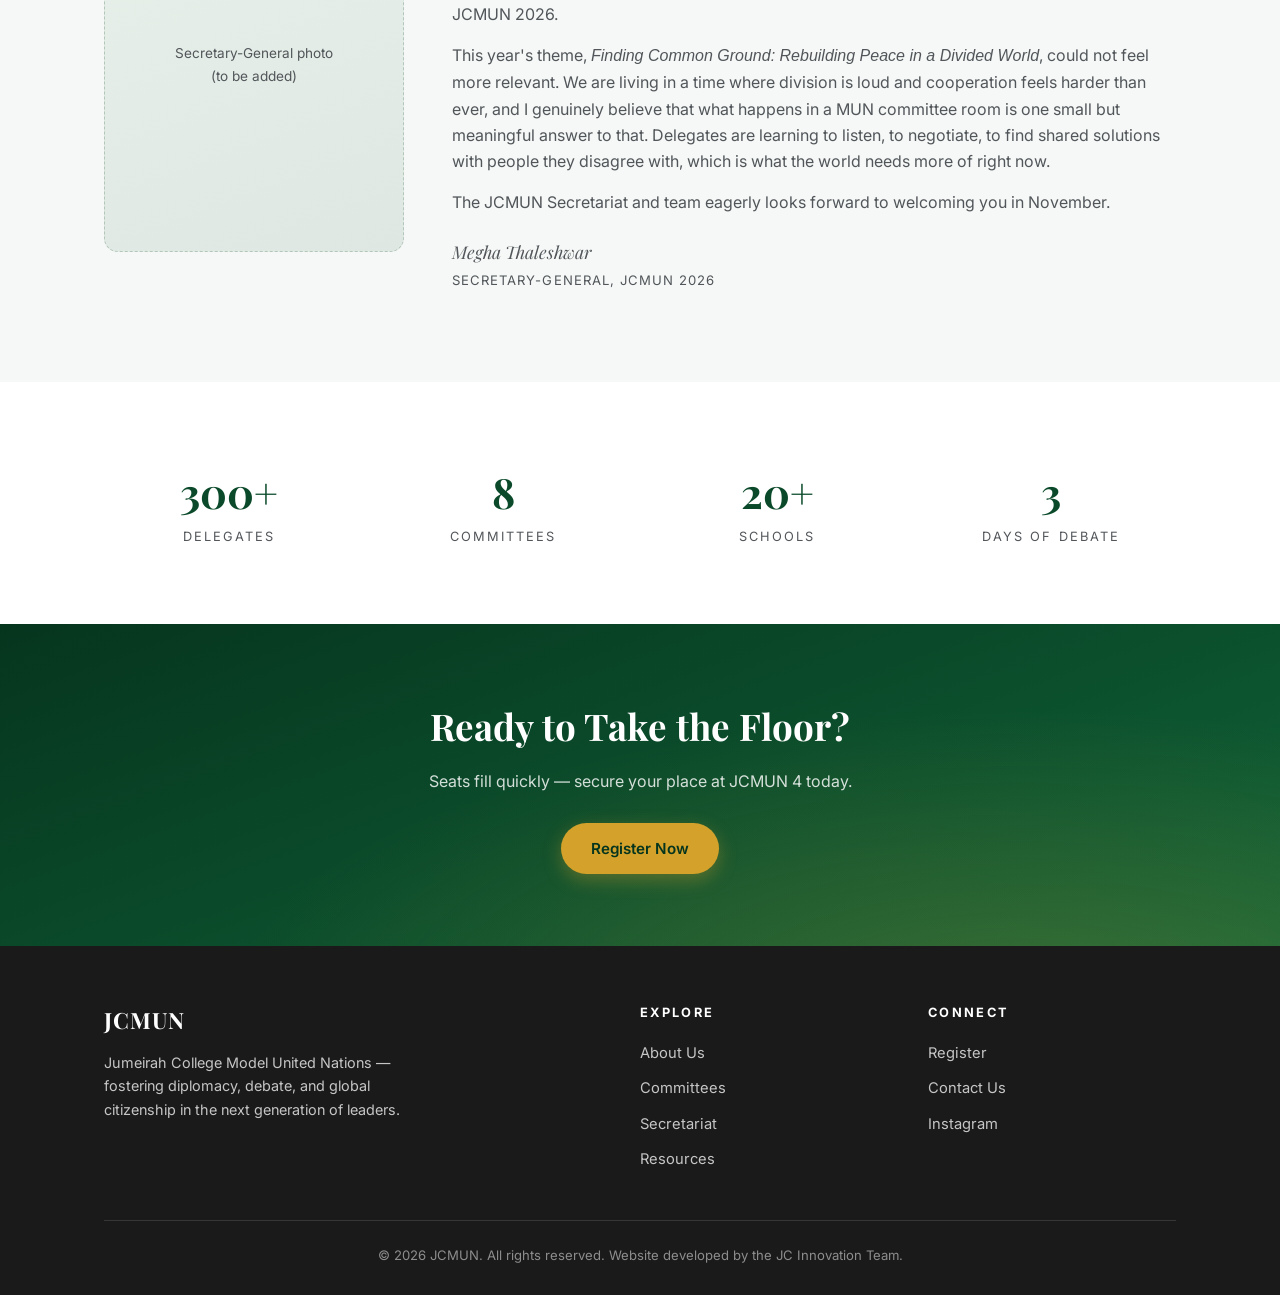
==== commit bf0ecb5e: "updated footer" ====
--- a/index.html
+++ b/index.html
@@ -41,6 +41,7 @@
   <section class="hero">
     <span class="kicker">JCMUN 4 &middot; November 2026</span>
     <h1>Jumeirah College<br>Model United Nations</h1>
+    <p class="theme">&ldquo;Finding Common Ground: Rebuilding Peace in a Divided World&rdquo;</p>
     <p class="dates">November 20&ndash;22, 2026 &middot; Jumeirah College, Dubai</p>
     <div class="hero-actions">
       <a href="registration.html" class="btn btn-gold">Register Now</a>
@@ -98,12 +99,12 @@
         <div class="sg-text">
           <span class="eyebrow">A Note from the Secretary-General</span>
           <h2>Welcome, Delegates</h2>
-          <!-- EDIT: replace with the real welcome letter -->
-          <p>[Placeholder — the Secretary-General's welcome message goes here. A warm opening that introduces the conference, this year's theme, and what delegates can expect across the weekend.]</p>
-          <p>[Second paragraph — the SG's personal note on why MUN matters, the team's vision for this session, and an invitation to register and join the debate.]</p>
+          <p>Greetings! My name is Megha, and I am beyond honoured to be serving as Secretary General of JCMUN 2026.</p>
+          <p>This year's theme, <em>Finding Common Ground: Rebuilding Peace in a Divided World</em>, could not feel more relevant. We are living in a time where division is loud and cooperation feels harder than ever, and I genuinely believe that what happens in a MUN committee room is one small but meaningful answer to that. Delegates are learning to listen, to negotiate, to find shared solutions with people they disagree with, which is what the world needs more of right now.</p>
+          <p>The JCMUN Secretariat and team eagerly looks forward to welcoming you in November.</p>
           <p class="sg-sign">
-            [Full Name]
-            <small>Secretary-General, JCMUN 4</small>
+            Megha Thaleshwar
+            <small>Secretary-General, JCMUN 2026</small>
           </p>
         </div>
       </div>
@@ -157,7 +158,7 @@
         </div>
       </div>
       <div class="footer-bottom">
-        &copy; <span class="footer-year"></span> JCMUN. All rights reserved.
+        &copy; <span class="footer-year"></span> JCMUN. All rights reserved. Website developed by the JC Innovation Team.
       </div>
     </div>
   </footer>
--- a/css/styles.css
+++ b/css/styles.css
@@ -13,7 +13,7 @@
   --green-100: #e7f1ea;
   --gold: #d4a12a;
   --gold-light: #e8c55e;
-  --red: #9e2a2b;
+  --red: #871e20;
   --red-dark: #7c2022;
   --black: #1a1a1a;
   --ink: #1c1d1f;
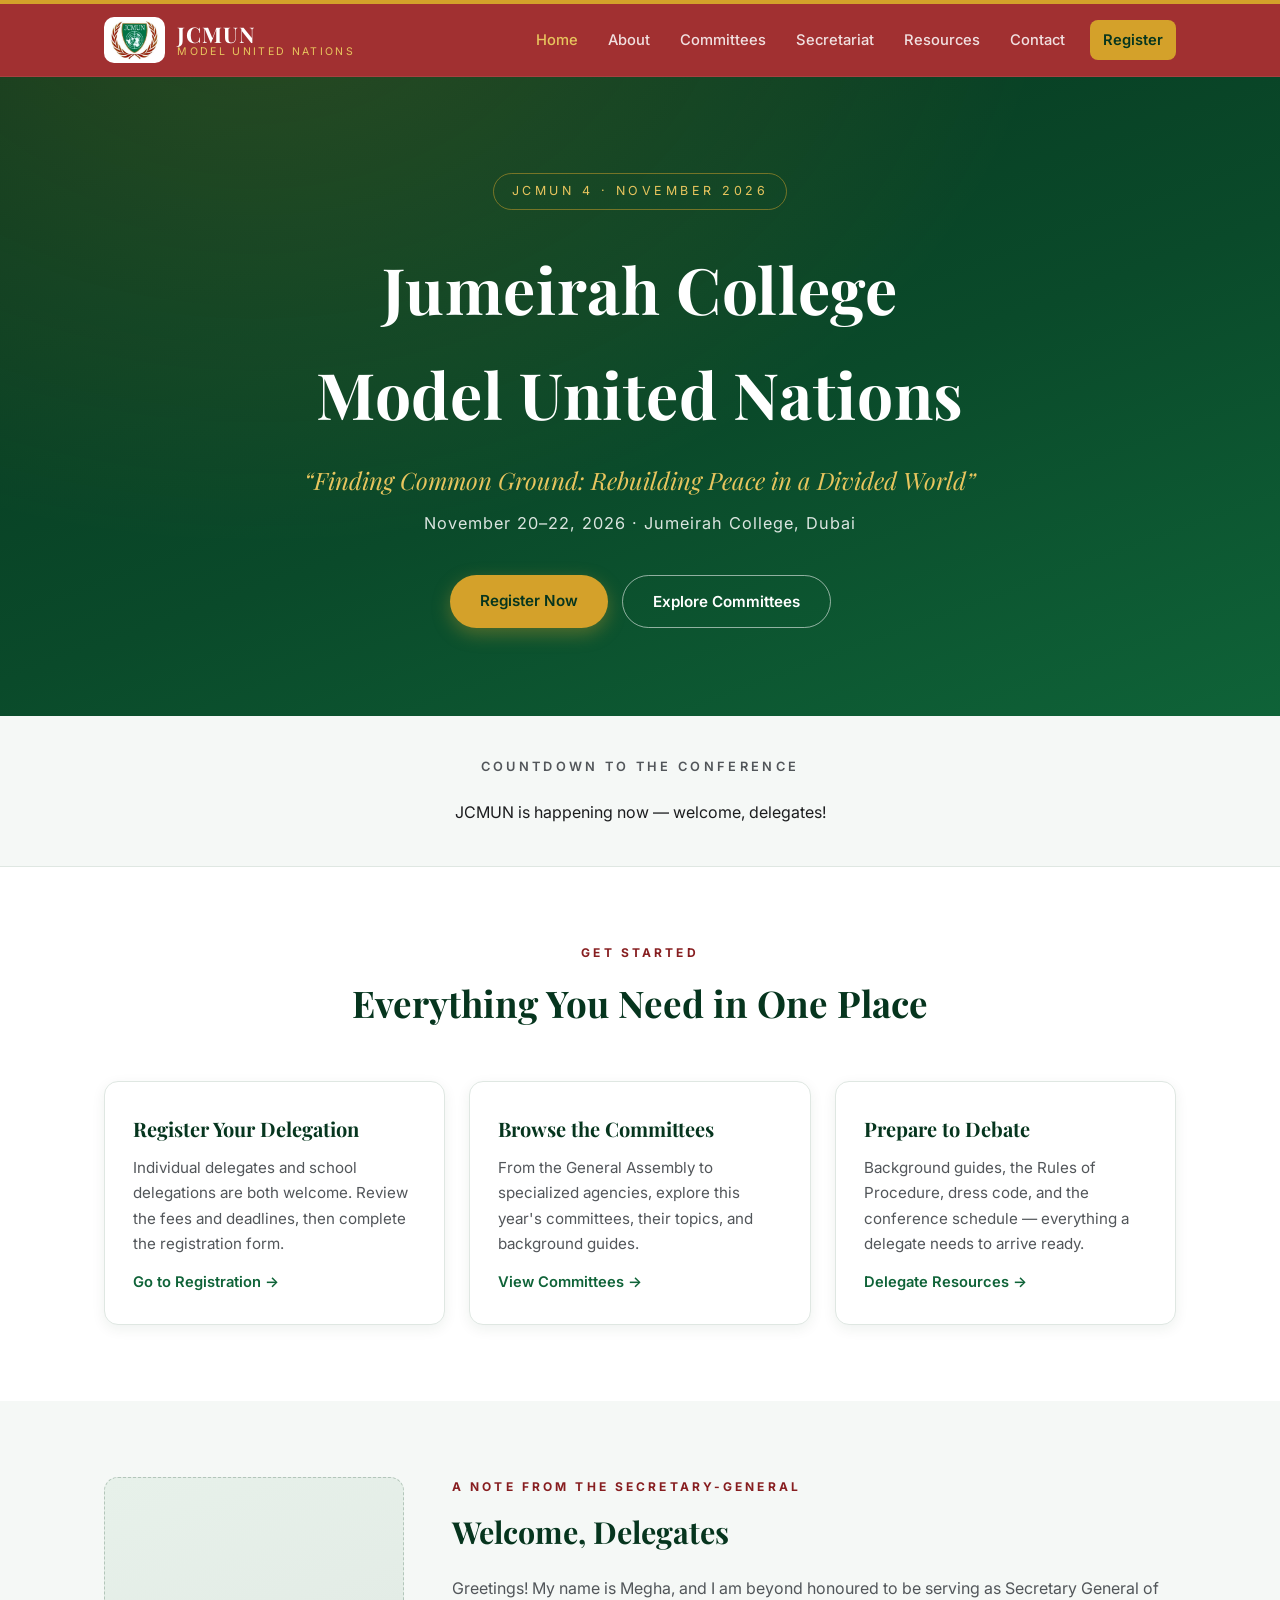
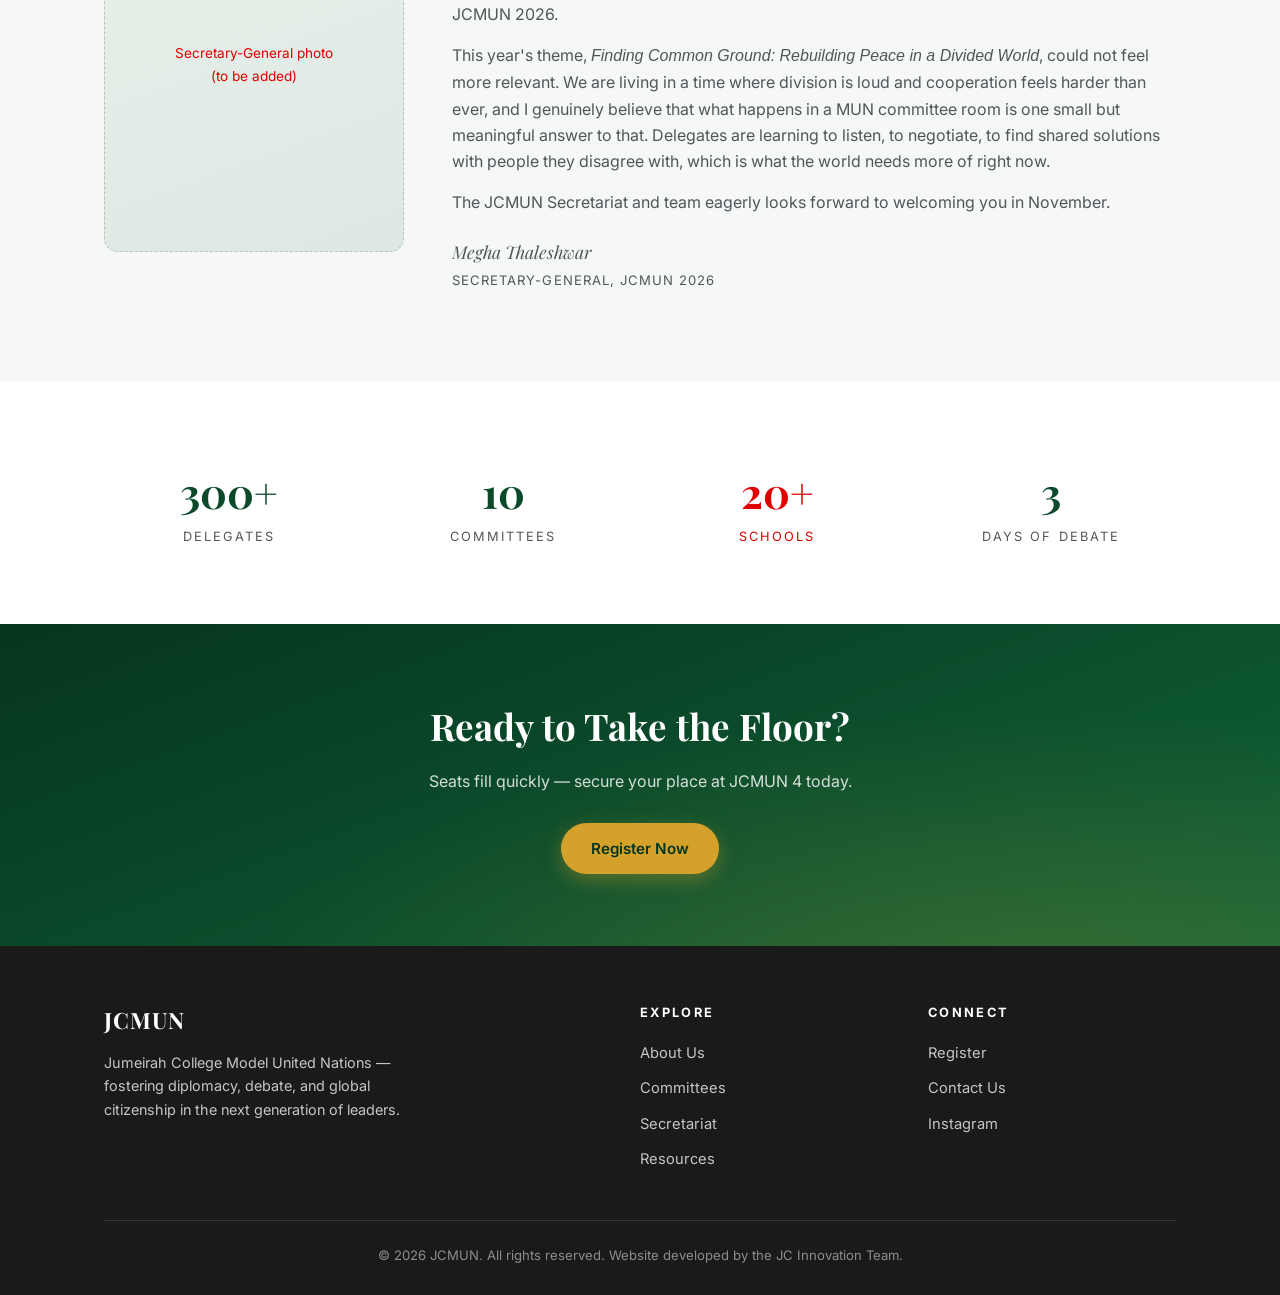
==== commit 9873e626: "Update site content from team checklist Add the history, mission, vision, host school text, team lis" ====
--- a/index.html
+++ b/index.html
@@ -91,7 +91,7 @@
   <section class="section alt">
     <div class="container">
       <div class="sg-welcome">
-        <div class="sg-photo">
+        <div class="sg-photo missing">
           <!-- EDIT: replace with the Secretary-General's photo:
                <img src="assets/team/sg.jpg" alt="Secretary-General"> -->
           Secretary-General photo<br>(to be added)
@@ -117,8 +117,8 @@
       <!-- EDIT: update numbers to reflect real conference figures -->
       <div class="stats-band">
         <div class="stat"><div class="num">300+</div><div class="label">Delegates</div></div>
-        <div class="stat"><div class="num">8</div><div class="label">Committees</div></div>
-        <div class="stat"><div class="num">20+</div><div class="label">Schools</div></div>
+        <div class="stat"><div class="num">10</div><div class="label">Committees</div></div>
+        <div class="stat missing"><div class="num">20+</div><div class="label">Schools</div></div>
         <div class="stat"><div class="num">3</div><div class="label">Days of Debate</div></div>
       </div>
     </div>
--- a/css/styles.css
+++ b/css/styles.css
@@ -947,3 +947,8 @@
 
   .footer-grid { grid-template-columns: 1fr; gap: 28px; }
 }
+
+/* ---------- Missing content marker ----------
+   Red = information not yet supplied by the JCMUN team.
+   Remove class "missing" once the real content is in. */
+.missing, .missing * { color: #e00000 !important; }
